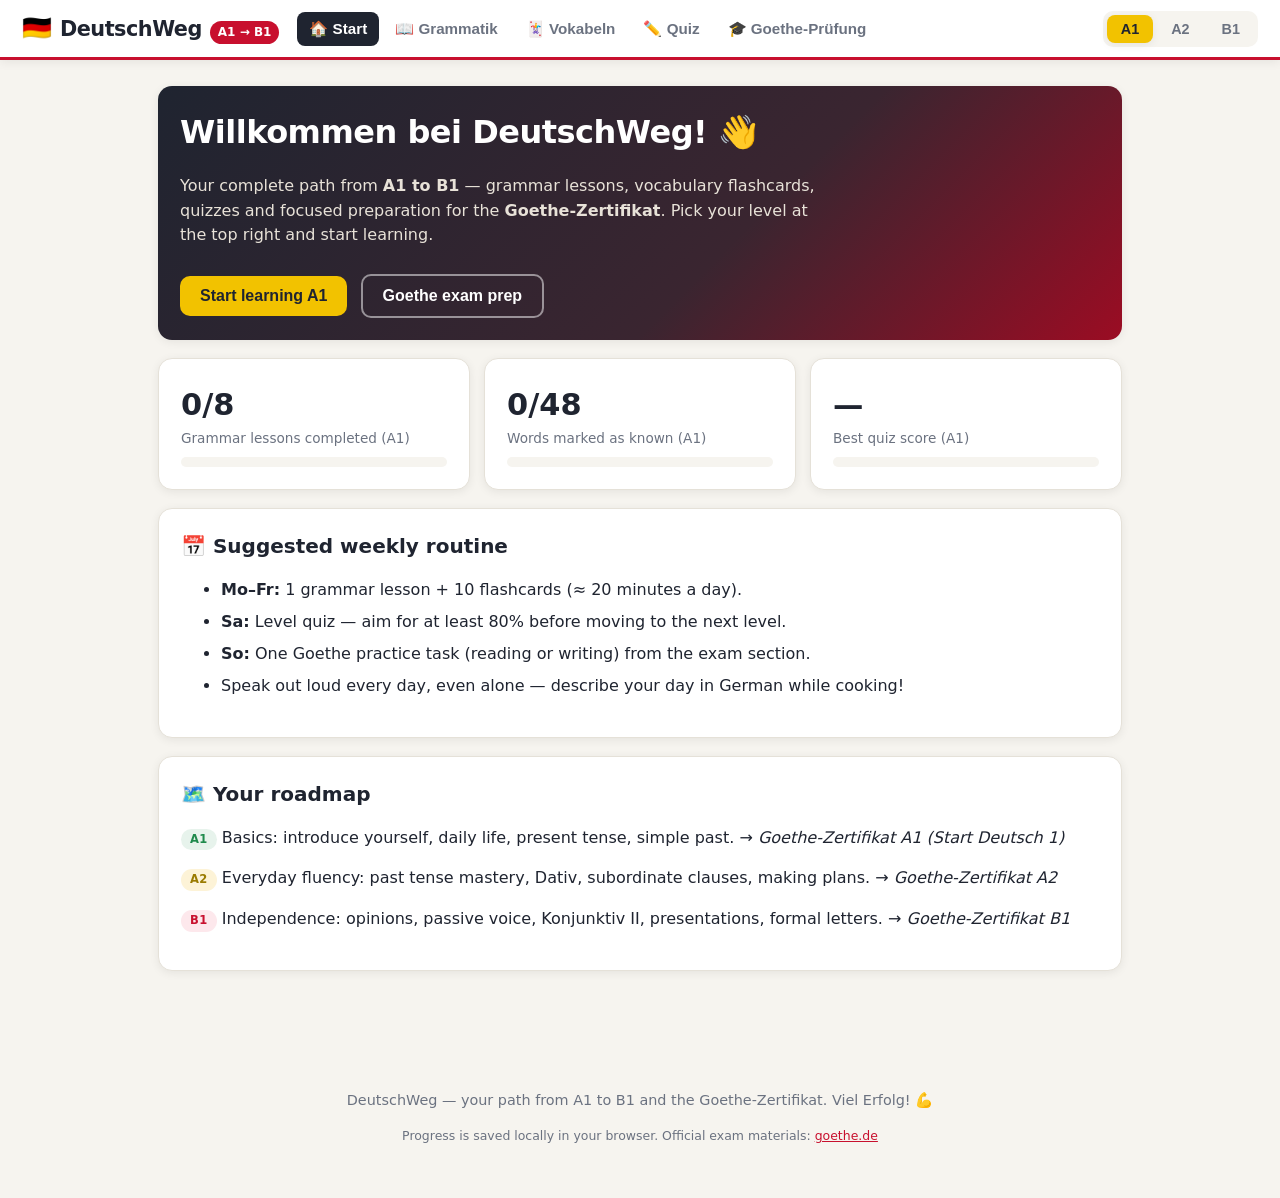
==== index.html @ be9e1fcd "Add DeutschWeg: German A1-B1 learning site with Goethe exam prep Single-page static site featuring g" ====
<!DOCTYPE html>
<html lang="de">
<head>
  <meta charset="UTF-8">
  <meta name="viewport" content="width=device-width, initial-scale=1.0">
  <title>Deutsch A1–B1 | Goethe Exam Prep</title>
  <link rel="stylesheet" href="css/style.css">
</head>
<body>
  <header class="topbar">
    <div class="brand" onclick="showView('dashboard')">
      <span class="brand-flag">🇩🇪</span>
      <span class="brand-name">DeutschWeg</span>
      <span class="brand-sub">A1 → B1</span>
    </div>
    <nav class="main-nav">
      <button class="nav-btn active" data-view="dashboard" onclick="showView('dashboard')">🏠 Start</button>
      <button class="nav-btn" data-view="grammar" onclick="showView('grammar')">📖 Grammatik</button>
      <button class="nav-btn" data-view="vocab" onclick="showView('vocab')">🃏 Vokabeln</button>
      <button class="nav-btn" data-view="quiz" onclick="showView('quiz')">✏️ Quiz</button>
      <button class="nav-btn" data-view="exam" onclick="showView('exam')">🎓 Goethe-Prüfung</button>
    </nav>
    <div class="level-picker">
      <button class="level-btn active" data-level="A1" onclick="setLevel('A1')">A1</button>
      <button class="level-btn" data-level="A2" onclick="setLevel('A2')">A2</button>
      <button class="level-btn" data-level="B1" onclick="setLevel('B1')">B1</button>
    </div>
  </header>

  <main id="app"></main>

  <footer class="footer">
    <p>DeutschWeg — your path from A1 to B1 and the Goethe-Zertifikat. Viel Erfolg! 💪</p>
    <p class="footer-small">Progress is saved locally in your browser. Official exam materials: <a href="https://www.goethe.de/en/spr/prf.html" target="_blank" rel="noopener">goethe.de</a></p>
  </footer>

  <script src="js/data/grammar.js"></script>
  <script src="js/data/vocab.js"></script>
  <script src="js/data/quizzes.js"></script>
  <script src="js/data/exam.js"></script>
  <script src="js/app.js"></script>
</body>
</html>
---- css/style.css ----
:root {
  --bg: #f6f4ef;
  --card: #ffffff;
  --ink: #1f2430;
  --muted: #6b7280;
  --accent: #c8102e;     /* German red */
  --accent-dark: #9b0c23;
  --gold: #f2c200;       /* German gold */
  --green: #1f8a4c;
  --line: #e5e1d8;
  --radius: 14px;
  --shadow: 0 2px 10px rgba(0,0,0,.07);
}

* { box-sizing: border-box; }

body {
  margin: 0;
  font-family: "Segoe UI", system-ui, -apple-system, Roboto, sans-serif;
  background: var(--bg);
  color: var(--ink);
  line-height: 1.55;
}

/* ---------- Top bar ---------- */
.topbar {
  position: sticky;
  top: 0;
  z-index: 50;
  display: flex;
  align-items: center;
  gap: 18px;
  flex-wrap: wrap;
  padding: 10px 22px;
  background: #fff;
  border-bottom: 3px solid var(--accent);
  box-shadow: var(--shadow);
}

.brand { display: flex; align-items: baseline; gap: 8px; cursor: pointer; }
.brand-flag { font-size: 1.5rem; }
.brand-name { font-size: 1.3rem; font-weight: 800; letter-spacing: -.5px; }
.brand-sub {
  font-size: .75rem; font-weight: 700; color: #fff;
  background: var(--accent); padding: 2px 8px; border-radius: 99px;
}

.main-nav { display: flex; gap: 4px; flex-wrap: wrap; }
.nav-btn {
  border: none; background: transparent; cursor: pointer;
  font-size: .95rem; font-weight: 600; color: var(--muted);
  padding: 8px 12px; border-radius: 8px; transition: all .15s;
}
.nav-btn:hover { background: var(--bg); color: var(--ink); }
.nav-btn.active { background: var(--ink); color: #fff; }

.level-picker { margin-left: auto; display: flex; gap: 4px; background: var(--bg); padding: 4px; border-radius: 10px; }
.level-btn {
  border: none; background: transparent; cursor: pointer;
  font-weight: 800; font-size: .9rem; color: var(--muted);
  padding: 6px 14px; border-radius: 8px;
}
.level-btn.active { background: var(--gold); color: var(--ink); box-shadow: var(--shadow); }

/* ---------- Layout ---------- */
main { max-width: 1000px; margin: 0 auto; padding: 26px 18px 60px; }

.card {
  background: var(--card); border: 1px solid var(--line);
  border-radius: var(--radius); box-shadow: var(--shadow);
  padding: 22px; margin-bottom: 18px;
}

h1 { font-size: 1.7rem; margin: 0 0 6px; letter-spacing: -.5px; }
h2 { font-size: 1.25rem; margin: 0 0 10px; }
h3 { font-size: 1.05rem; margin: 18px 0 6px; }
.sub { color: var(--muted); margin: 0 0 18px; }

.grid { display: grid; gap: 14px; }
.grid-2 { grid-template-columns: repeat(auto-fit, minmax(280px, 1fr)); }
.grid-3 { grid-template-columns: repeat(auto-fit, minmax(220px, 1fr)); }

.tag {
  display: inline-block; font-size: .72rem; font-weight: 800;
  padding: 2px 9px; border-radius: 99px; letter-spacing: .4px;
}
.tag-A1 { background: #e7f3ec; color: var(--green); }
.tag-A2 { background: #fdf3d7; color: #9a7b00; }
.tag-B1 { background: #fde8ec; color: var(--accent); }
.tag-done { background: var(--green); color: #fff; }

/* ---------- Dashboard ---------- */
.hero {
  background: linear-gradient(135deg, #1f2430 0%, #3a2530 60%, var(--accent-dark) 100%);
  color: #fff; border: none;
}
.hero h1 { color: #fff; font-size: 2rem; }
.hero p { color: #e8e2d8; max-width: 640px; }
.hero .cta {
  display: inline-block; margin-top: 10px; margin-right: 8px;
  background: var(--gold); color: var(--ink); font-weight: 800;
  border: none; padding: 11px 20px; border-radius: 10px; cursor: pointer; font-size: 1rem;
}
.hero .cta.ghost { background: transparent; color: #fff; border: 2px solid rgba(255,255,255,.5); }

.stat-num { font-size: 1.9rem; font-weight: 800; }
.stat-label { color: var(--muted); font-size: .85rem; }

.progressbar { height: 10px; background: var(--bg); border-radius: 99px; overflow: hidden; margin-top: 8px; }
.progressbar > div { height: 100%; background: var(--green); border-radius: 99px; transition: width .4s; }

/* ---------- Lesson list ---------- */
.lesson-item {
  display: flex; align-items: center; justify-content: space-between; gap: 12px;
  padding: 14px 16px; border: 1px solid var(--line); border-radius: 10px;
  margin-bottom: 10px; cursor: pointer; background: #fff; transition: all .15s;
}
.lesson-item:hover { border-color: var(--accent); transform: translateX(3px); }
.lesson-title { font-weight: 700; }
.lesson-desc { color: var(--muted); font-size: .87rem; }

/* ---------- Lesson detail ---------- */
.back-btn {
  background: none; border: none; color: var(--accent); font-weight: 700;
  cursor: pointer; font-size: .95rem; padding: 0; margin-bottom: 14px;
}
.lesson-body p { margin: 8px 0; }
.example {
  background: var(--bg); border-left: 4px solid var(--gold);
  padding: 10px 14px; border-radius: 0 8px 8px 0; margin: 10px 0;
}
.example .de { font-weight: 700; }
.example .en { color: var(--muted); font-size: .9rem; }

table.gram { border-collapse: collapse; width: 100%; margin: 12px 0; font-size: .93rem; }
table.gram th, table.gram td { border: 1px solid var(--line); padding: 7px 11px; text-align: left; }
table.gram th { background: var(--bg); font-weight: 700; }

.btn {
  background: var(--accent); color: #fff; font-weight: 700; border: none;
  padding: 10px 18px; border-radius: 10px; cursor: pointer; font-size: .95rem;
  transition: background .15s;
}
.btn:hover { background: var(--accent-dark); }
.btn.secondary { background: var(--ink); }
.btn.green { background: var(--green); }
.btn.outline { background: #fff; color: var(--ink); border: 2px solid var(--line); }
.btn:disabled { opacity: .45; cursor: not-allowed; }

/* ---------- Flashcards ---------- */
.flash-wrap { display: flex; flex-direction: column; align-items: center; gap: 16px; }
.flashcard {
  width: min(480px, 100%); height: 260px; perspective: 1200px; cursor: pointer;
}
.flash-inner {
  position: relative; width: 100%; height: 100%;
  transition: transform .5s; transform-style: preserve-3d;
}
.flashcard.flipped .flash-inner { transform: rotateY(180deg); }
.flash-face {
  position: absolute; inset: 0; backface-visibility: hidden;
  display: flex; flex-direction: column; align-items: center; justify-content: center;
  border-radius: var(--radius); box-shadow: var(--shadow); padding: 20px; text-align: center;
}
.flash-front { background: var(--ink); color: #fff; }
.flash-back { background: var(--gold); color: var(--ink); transform: rotateY(180deg); }
.flash-word { font-size: 1.7rem; font-weight: 800; }
.flash-hint { font-size: .8rem; opacity: .65; margin-top: 10px; }
.flash-example { font-size: .92rem; margin-top: 12px; font-style: italic; }
.flash-controls { display: flex; gap: 10px; flex-wrap: wrap; justify-content: center; }
.flash-counter { color: var(--muted); font-size: .9rem; }

.vocab-table-toggle { margin-top: 24px; }
table.vocab { border-collapse: collapse; width: 100%; font-size: .92rem; }
table.vocab th, table.vocab td { border-bottom: 1px solid var(--line); padding: 8px 10px; text-align: left; }
table.vocab th { color: var(--muted); font-size: .8rem; text-transform: uppercase; letter-spacing: .5px; }

/* ---------- Quiz ---------- */
.quiz-q { font-size: 1.15rem; font-weight: 700; margin-bottom: 16px; }
.quiz-opt {
  display: block; width: 100%; text-align: left; background: #fff;
  border: 2px solid var(--line); border-radius: 10px; padding: 12px 16px;
  margin-bottom: 9px; cursor: pointer; font-size: .98rem; transition: all .12s;
}
.quiz-opt:hover:not(:disabled) { border-color: var(--ink); }
.quiz-opt.correct { border-color: var(--green); background: #e7f3ec; font-weight: 700; }
.quiz-opt.wrong { border-color: var(--accent); background: #fde8ec; }
.quiz-explain {
  background: var(--bg); border-radius: 10px; padding: 12px 16px; margin-top: 10px; font-size: .92rem;
}
.quiz-meta { color: var(--muted); font-size: .88rem; margin-bottom: 10px; }
.score-big { font-size: 3rem; font-weight: 800; }

/* ---------- Exam ---------- */
.exam-tabs { display: flex; gap: 6px; flex-wrap: wrap; margin-bottom: 18px; }
.exam-tab {
  border: 2px solid var(--line); background: #fff; border-radius: 99px;
  padding: 8px 16px; font-weight: 700; cursor: pointer; font-size: .9rem;
}
.exam-tab.active { background: var(--ink); color: #fff; border-color: var(--ink); }

.module-card { border-top: 4px solid var(--gold); }
.tips li { margin-bottom: 7px; }

.reading-text {
  background: var(--bg); border-radius: 10px; padding: 16px 20px;
  margin: 12px 0; white-space: pre-line; font-size: .97rem;
}
details.model-answer { margin-top: 10px; }
details.model-answer summary { cursor: pointer; font-weight: 700; color: var(--accent); }
details.model-answer .reading-text { margin-top: 8px; }

.checklist label { display: flex; gap: 10px; align-items: flex-start; margin-bottom: 9px; cursor: pointer; }
.checklist input { margin-top: 4px; accent-color: var(--green); }

/* ---------- Footer ---------- */
.footer { text-align: center; color: var(--muted); padding: 26px 16px 40px; font-size: .9rem; }
.footer-small { font-size: .78rem; }
.footer a { color: var(--accent); }

@media (max-width: 640px) {
  .level-picker { margin-left: 0; }
  .flashcard { height: 230px; }
}
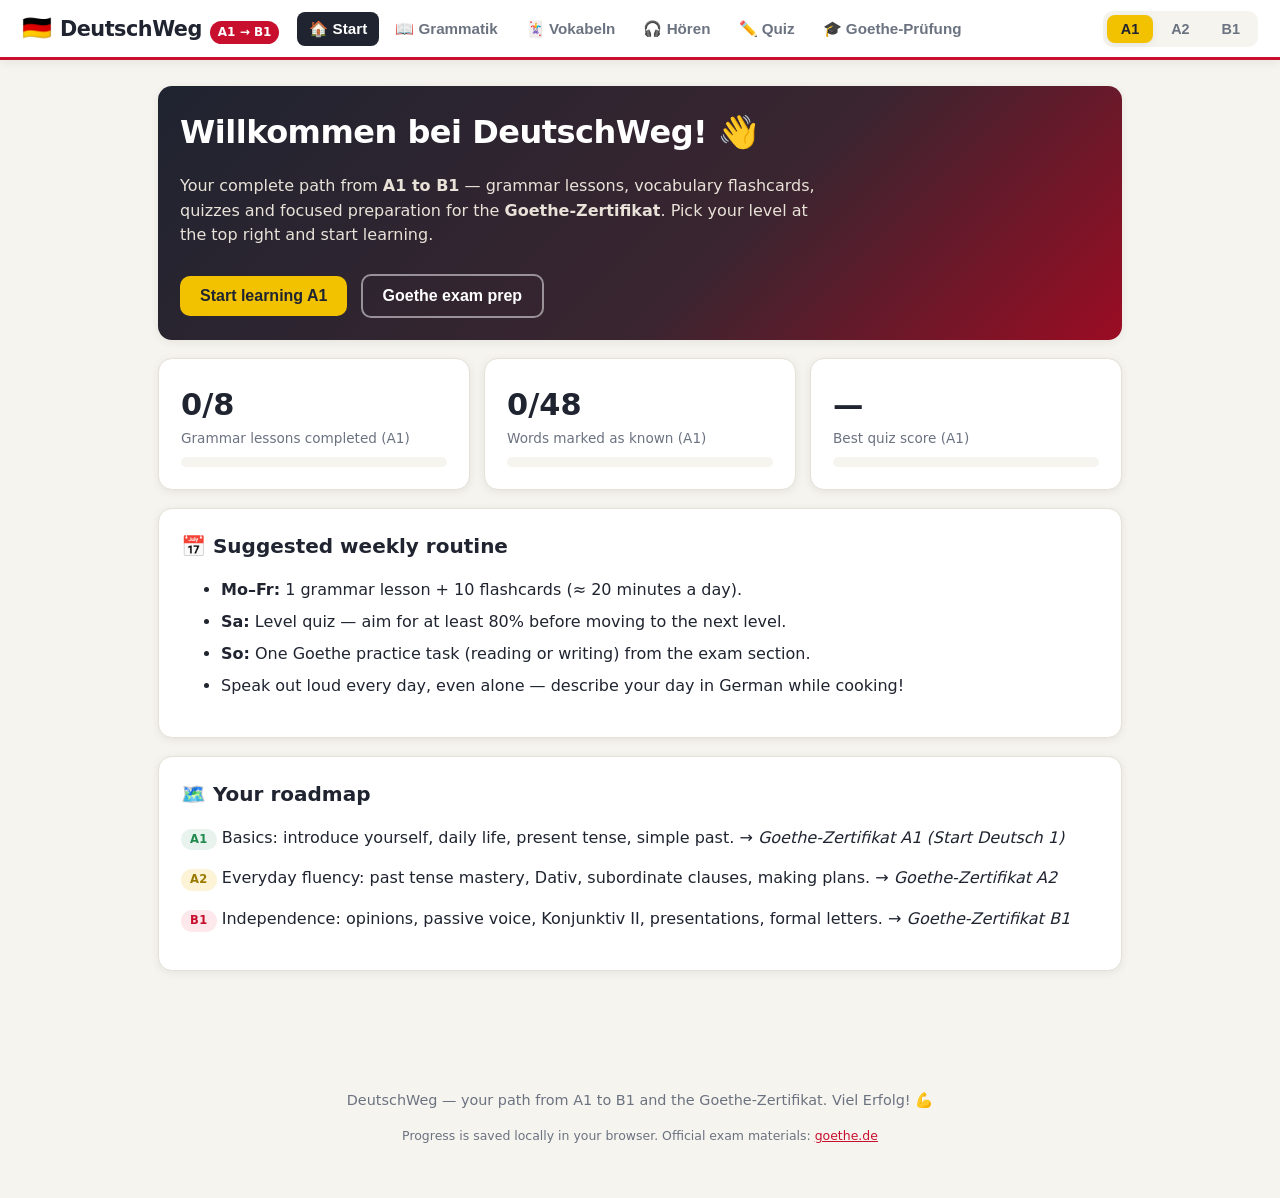
==== commit 0b226156: "Add Hören section with TTS listening practice, dictation and flashcard audio https://claude.ai/code/" ====
--- a/index.html
+++ b/index.html
@@ -17,6 +17,7 @@
       <button class="nav-btn active" data-view="dashboard" onclick="showView('dashboard')">🏠 Start</button>
       <button class="nav-btn" data-view="grammar" onclick="showView('grammar')">📖 Grammatik</button>
       <button class="nav-btn" data-view="vocab" onclick="showView('vocab')">🃏 Vokabeln</button>
+      <button class="nav-btn" data-view="listening" onclick="showView('listening')">🎧 Hören</button>
       <button class="nav-btn" data-view="quiz" onclick="showView('quiz')">✏️ Quiz</button>
       <button class="nav-btn" data-view="exam" onclick="showView('exam')">🎓 Goethe-Prüfung</button>
     </nav>
@@ -37,6 +38,7 @@
   <script src="js/data/grammar.js"></script>
   <script src="js/data/vocab.js"></script>
   <script src="js/data/quizzes.js"></script>
+  <script src="js/data/listening.js"></script>
   <script src="js/data/exam.js"></script>
   <script src="js/app.js"></script>
 </body>
--- a/css/style.css
+++ b/css/style.css
@@ -168,6 +168,11 @@
 .flash-hint { font-size: .8rem; opacity: .65; margin-top: 10px; }
 .flash-example { font-size: .92rem; margin-top: 12px; font-style: italic; }
 .flash-controls { display: flex; gap: 10px; flex-wrap: wrap; justify-content: center; }
+.speak-btn {
+  background: rgba(255,255,255,.18); border: none; border-radius: 99px;
+  font-size: 1.2rem; padding: 6px 12px; cursor: pointer; margin-top: 10px;
+}
+.speak-btn:hover { background: rgba(255,255,255,.32); }
 .flash-counter { color: var(--muted); font-size: .9rem; }
 
 .vocab-table-toggle { margin-top: 24px; }
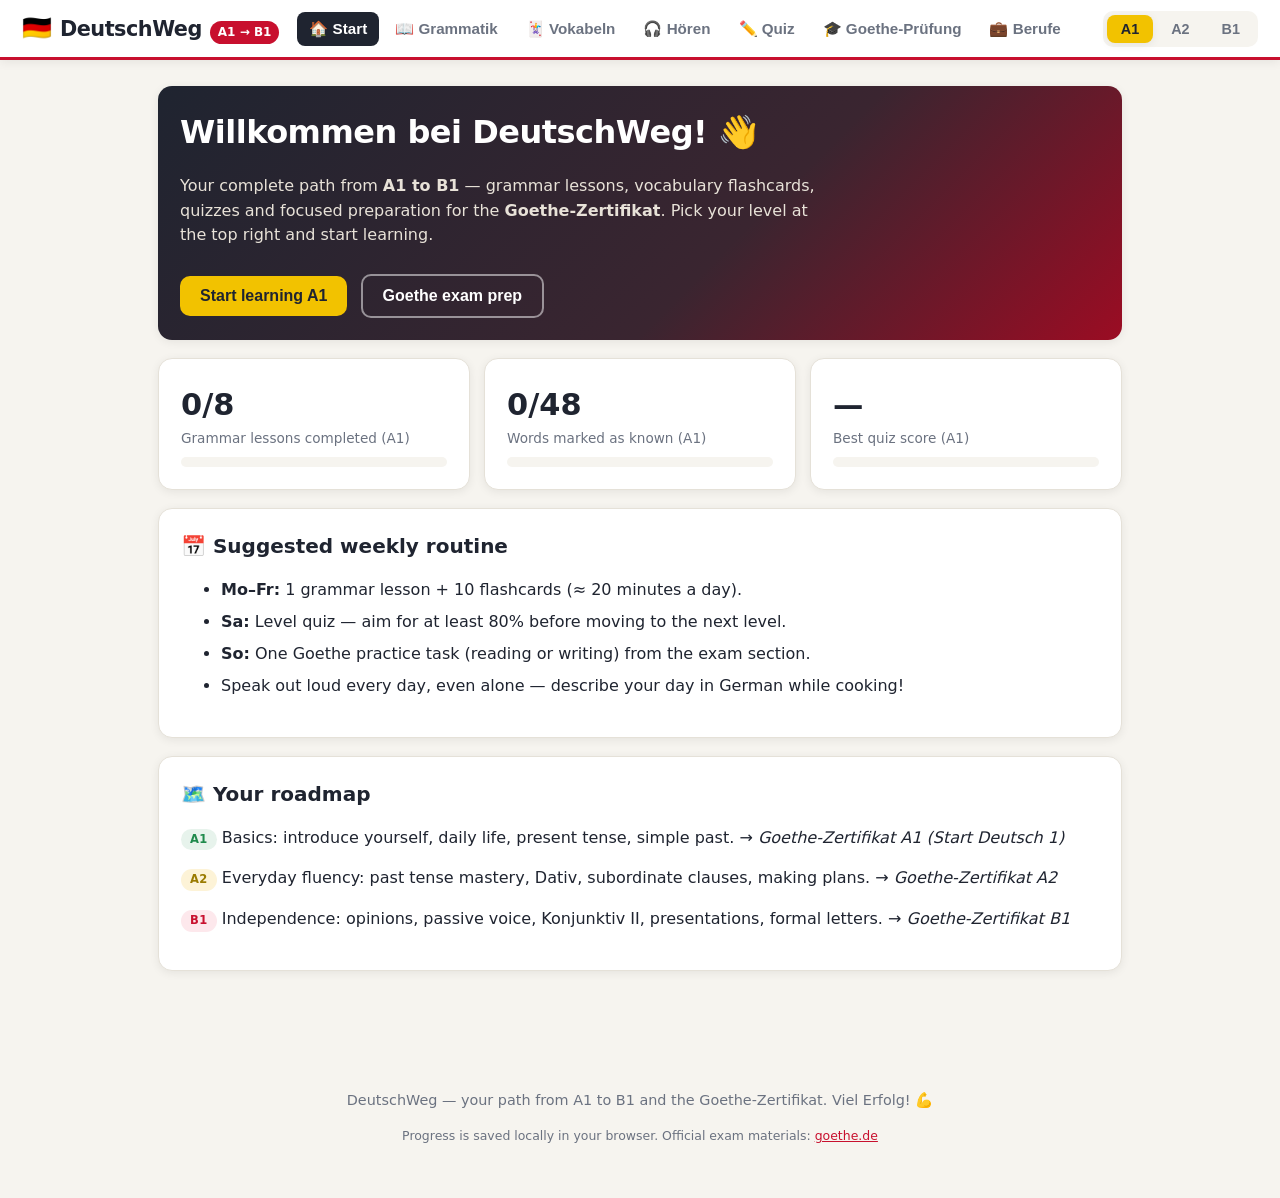
==== commit 06283a81: "Add Berufe section with Credo24 notary assistant job posting Adds a new '💼 Berufe' nav tab with a B1" ====
--- a/index.html
+++ b/index.html
@@ -2,8 +2,16 @@
 <html lang="de">
 <head>
   <meta charset="UTF-8">
-  <meta name="viewport" content="width=device-width, initial-scale=1.0">
+  <meta name="viewport" content="width=device-width, initial-scale=1.0, viewport-fit=cover">
   <title>Deutsch A1–B1 | Goethe Exam Prep</title>
+  <meta name="theme-color" content="#c8102e">
+  <link rel="manifest" href="manifest.webmanifest">
+  <meta name="apple-mobile-web-app-capable" content="yes">
+  <meta name="mobile-web-app-capable" content="yes">
+  <meta name="apple-mobile-web-app-status-bar-style" content="default">
+  <meta name="apple-mobile-web-app-title" content="DeutschWeg">
+  <link rel="apple-touch-icon" href="icons/icon-180.png">
+  <link rel="icon" type="image/png" sizes="192x192" href="icons/icon-192.png">
   <link rel="stylesheet" href="css/style.css">
 </head>
 <body>
@@ -20,6 +28,7 @@
       <button class="nav-btn" data-view="listening" onclick="showView('listening')">🎧 Hören</button>
       <button class="nav-btn" data-view="quiz" onclick="showView('quiz')">✏️ Quiz</button>
       <button class="nav-btn" data-view="exam" onclick="showView('exam')">🎓 Goethe-Prüfung</button>
+      <button class="nav-btn" data-view="jobs" onclick="showView('jobs')">💼 Berufe</button>
     </nav>
     <div class="level-picker">
       <button class="level-btn active" data-level="A1" onclick="setLevel('A1')">A1</button>
@@ -40,6 +49,12 @@
   <script src="js/data/quizzes.js"></script>
   <script src="js/data/listening.js"></script>
   <script src="js/data/exam.js"></script>
+  <script src="js/data/jobs.js"></script>
   <script src="js/app.js"></script>
+  <script>
+    if ("serviceWorker" in navigator) {
+      navigator.serviceWorker.register("sw.js");
+    }
+  </script>
 </body>
 </html>
